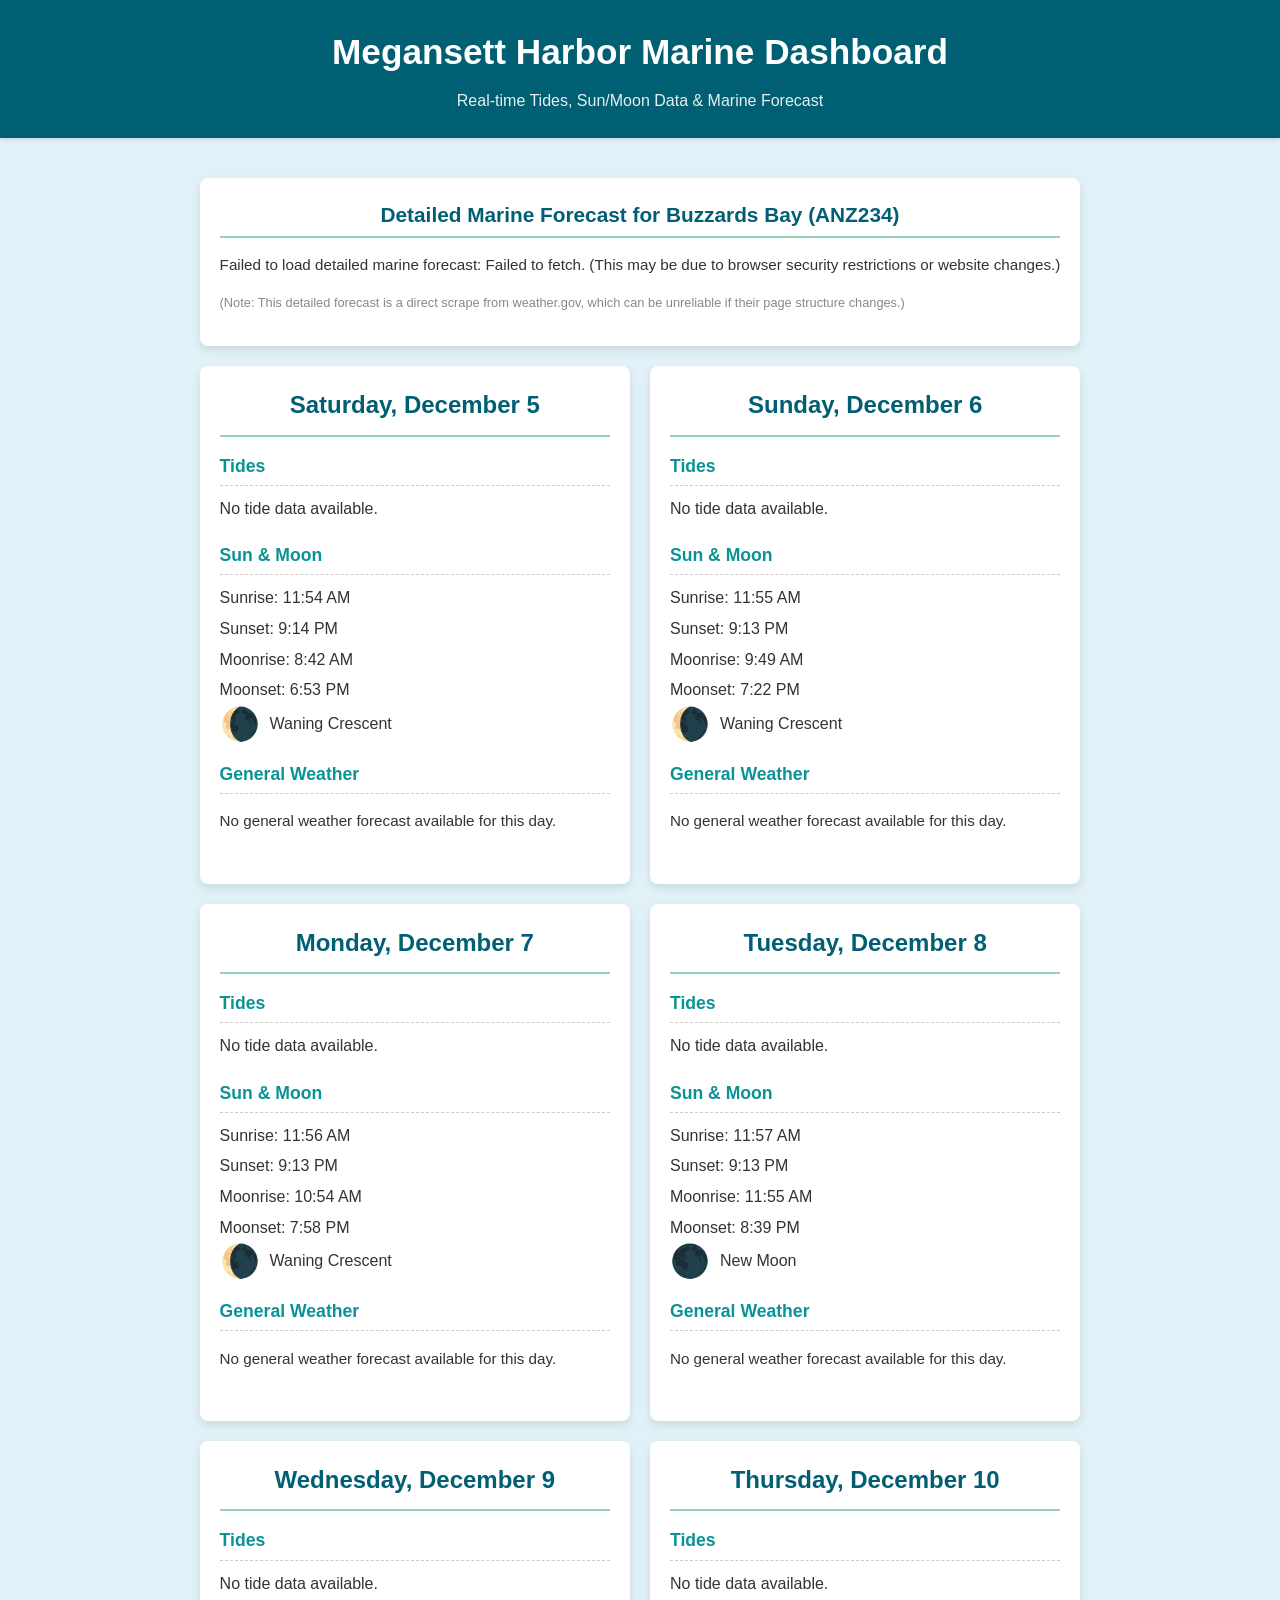
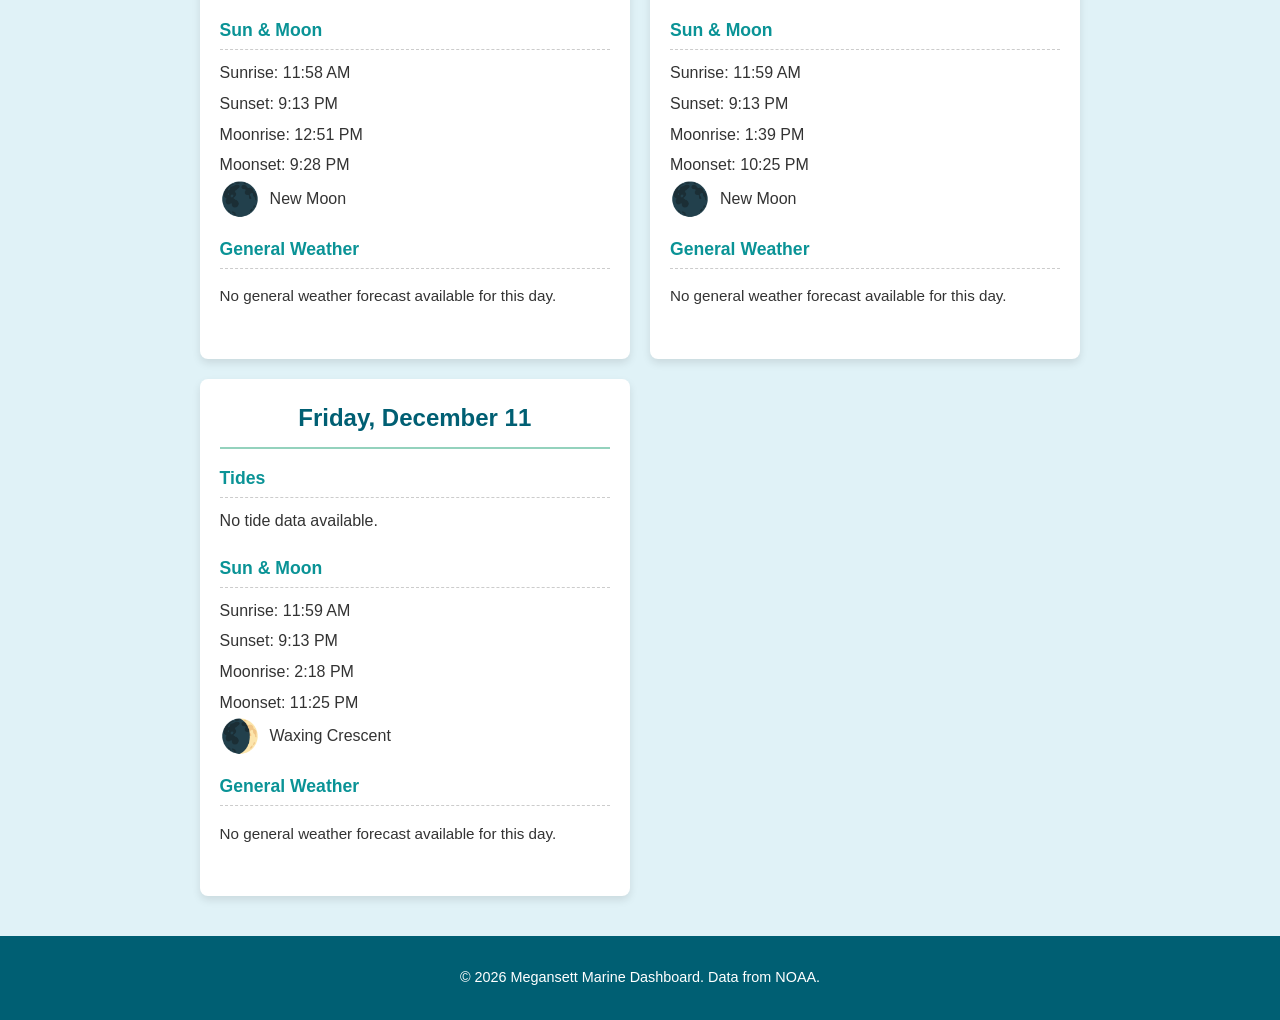
==== index.html @ f0f2bdec "updated" ====
<!DOCTYPE html>
<html lang="en">
<head>
    <meta charset="UTF-8">
    <meta name="viewport" content="width=device-width, initial-scale=1.0">
    <title>Megansett Harbor Marine Dashboard</title>
    <link rel="stylesheet" href="style.css">
    <link rel="icon" href="data:image/svg+xml,<svg xmlns='http://www.w3.org/2000/svg' viewBox='0 0 100 100'><text y='.9em' font-size='90'>⛵</text></svg>" />
</head>
<body>
    <header>
        <h1>Megansett Harbor Marine Dashboard</h1>
        <p>Real-time Tides, Sun/Moon Data & Marine Forecast</p>
    </header>

    <main>
        <p id="loading-message">Loading marine data...</p>
        <div id="error-message" class="error-hidden"></div>

        <div id="marine-forecast-box" class="card-section hidden">
            <h3>Detailed Marine Forecast for Buzzards Bay (ANZ234)</h3>
            <p id="detailed-marine-forecast-text" class="marine-forecast-text"></p>
            <p style="font-size:0.8em; color:#888;">(Note: This detailed forecast is a direct scrape from weather.gov, which can be unreliable if their page structure changes.)</p>
        </div>

        <div id="dashboard-container">
            </div>
    </main>

    <footer>
        <p>&copy; <span id="current-year"></span> Megansett Marine Dashboard. Data from NOAA.</p>
    </footer>

    <script src="suncalc.min.js"></script>
    <script src="script.js"></script>
</body>
</html>
---- style.css ----
:root {
    --primary-color: #005f73; /* Dark Teal */
    --secondary-color: #0a9396; /* Lighter Teal */
    --accent-color: #94d2bd; /* Light Mint Green */
    --background-color: #e0f2f7; /* Very Light Blue */
    --text-color: #333;
    --card-background: #ffffff;
    --border-color: #ccc;
    --error-color: #dc3545;
}

body {
    font-family: 'Segoe UI', Tahoma, Geneva, Verdana, sans-serif;
    margin: 0;
    padding: 0;
    background-color: var(--background-color);
    color: var(--text-color);
    line-height: 1.6;
    display: flex;
    flex-direction: column;
    min-height: 100vh;
}

header {
    background-color: var(--primary-color);
    color: white;
    padding: 1.5rem 1rem;
    text-align: center;
    box-shadow: 0 2px 4px rgba(0, 0, 0, 0.1);
}

header h1 {
    margin: 0;
    font-size: 2.2rem;
}

header p {
    margin: 0.5rem 0 0;
    font-size: 1rem;
    opacity: 0.9;
}

main {
    flex-grow: 1;
    padding: 20px;
    max-width: 1200px;
    margin: 20px auto;
    display: flex;
    flex-direction: column; /* Changed to column to stack elements */
    align-items: center;
}

#loading-message {
    font-size: 1.2rem;
    color: var(--secondary-color);
    text-align: center;
    padding: 20px;
    width: 100%; /* Ensure it spans */
}

#error-message {
    color: var(--error-color);
    background-color: #f8d7da;
    border: 1px solid var(--error-color);
    padding: 15px;
    margin-top: 20px;
    border-radius: 5px;
    text-align: center;
    max-width: 600px;
    width: 100%; /* Make it span */
}

.error-hidden {
    display: none;
}

/* NEW: Style for the full marine forecast box */
#marine-forecast-box {
    background-color: var(--card-background);
    border-radius: 8px;
    box-shadow: 0 4px 8px rgba(0, 0, 0, 0.1);
    padding: 20px;
    margin-bottom: 20px; /* Space between this box and daily cards */
    width: 100%; /* Spans full width of main container */
    box-sizing: border-box; /* Include padding in width */
}

#marine-forecast-box h3 {
    color: var(--primary-color);
    margin-top: 0;
    margin-bottom: 10px;
    font-size: 1.3rem;
    border-bottom: 2px solid var(--accent-color);
    padding-bottom: 5px;
    text-align: center;
}

#marine-forecast-box .marine-forecast-text {
    white-space: pre-wrap; /* Preserves line breaks */
    font-size: 0.95rem;
}

.hidden {
    display: none !important; /* Forces element to be hidden */
}


#dashboard-container {
    display: grid;
    grid-template-columns: repeat(auto-fit, minmax(300px, 1fr));
    gap: 20px;
    width: 100%;
}

.day-card {
    background-color: var(--card-background);
    border-radius: 8px;
    box-shadow: 0 4px 8px rgba(0, 0, 0, 0.1);
    padding: 20px;
    display: flex;
    flex-direction: column;
    justify-content: space-between;
    transition: transform 0.2s ease-in-out;
}

.day-card:hover {
    transform: translateY(-5px);
}

.card-header {
    text-align: center;
    margin-bottom: 15px;
    border-bottom: 2px solid var(--accent-color);
    padding-bottom: 10px;
}

.card-header h2 {
    margin: 0;
    font-size: 1.5rem;
    color: var(--primary-color);
}

.card-section {
    margin-bottom: 15px;
}

.card-section h3 {
    color: var(--secondary-color);
    margin-top: 0;
    margin-bottom: 10px;
    font-size: 1.1rem;
    border-bottom: 1px dashed var(--border-color);
    padding-bottom: 5px;
}

.card-section ul {
    list-style: none;
    padding: 0;
    margin: 0;
}

.card-section ul li {
    margin-bottom: 5px;
}

.tide-info {
    font-weight: bold;
}

.moon-phase {
    display: flex;
    align-items: center;
    gap: 10px;
}

.moon-phase .emoji {
    font-size: 2rem;
    line-height: 1;
}

.marine-forecast-text { /* Re-used for general weather too */
    font-size: 0.95rem;
    white-space: pre-wrap; /* Preserves line breaks from API text */
}

footer {
    background-color: var(--primary-color);
    color: white;
    text-align: center;
    padding: 1rem;
    margin-top: auto; /* Pushes footer to the bottom */
    font-size: 0.9rem;
}

/* Responsive adjustments */
@media (max-width: 768px) {
    header h1 {
        font-size: 1.8rem;
    }

    .day-card {
        padding: 15px;
    }

    #dashboard-container {
        grid-template-columns: 1fr; /* Stack cards on small screens */
    }
    #marine-forecast-box {
        margin-left: 0;
        margin-right: 0;
    }
}
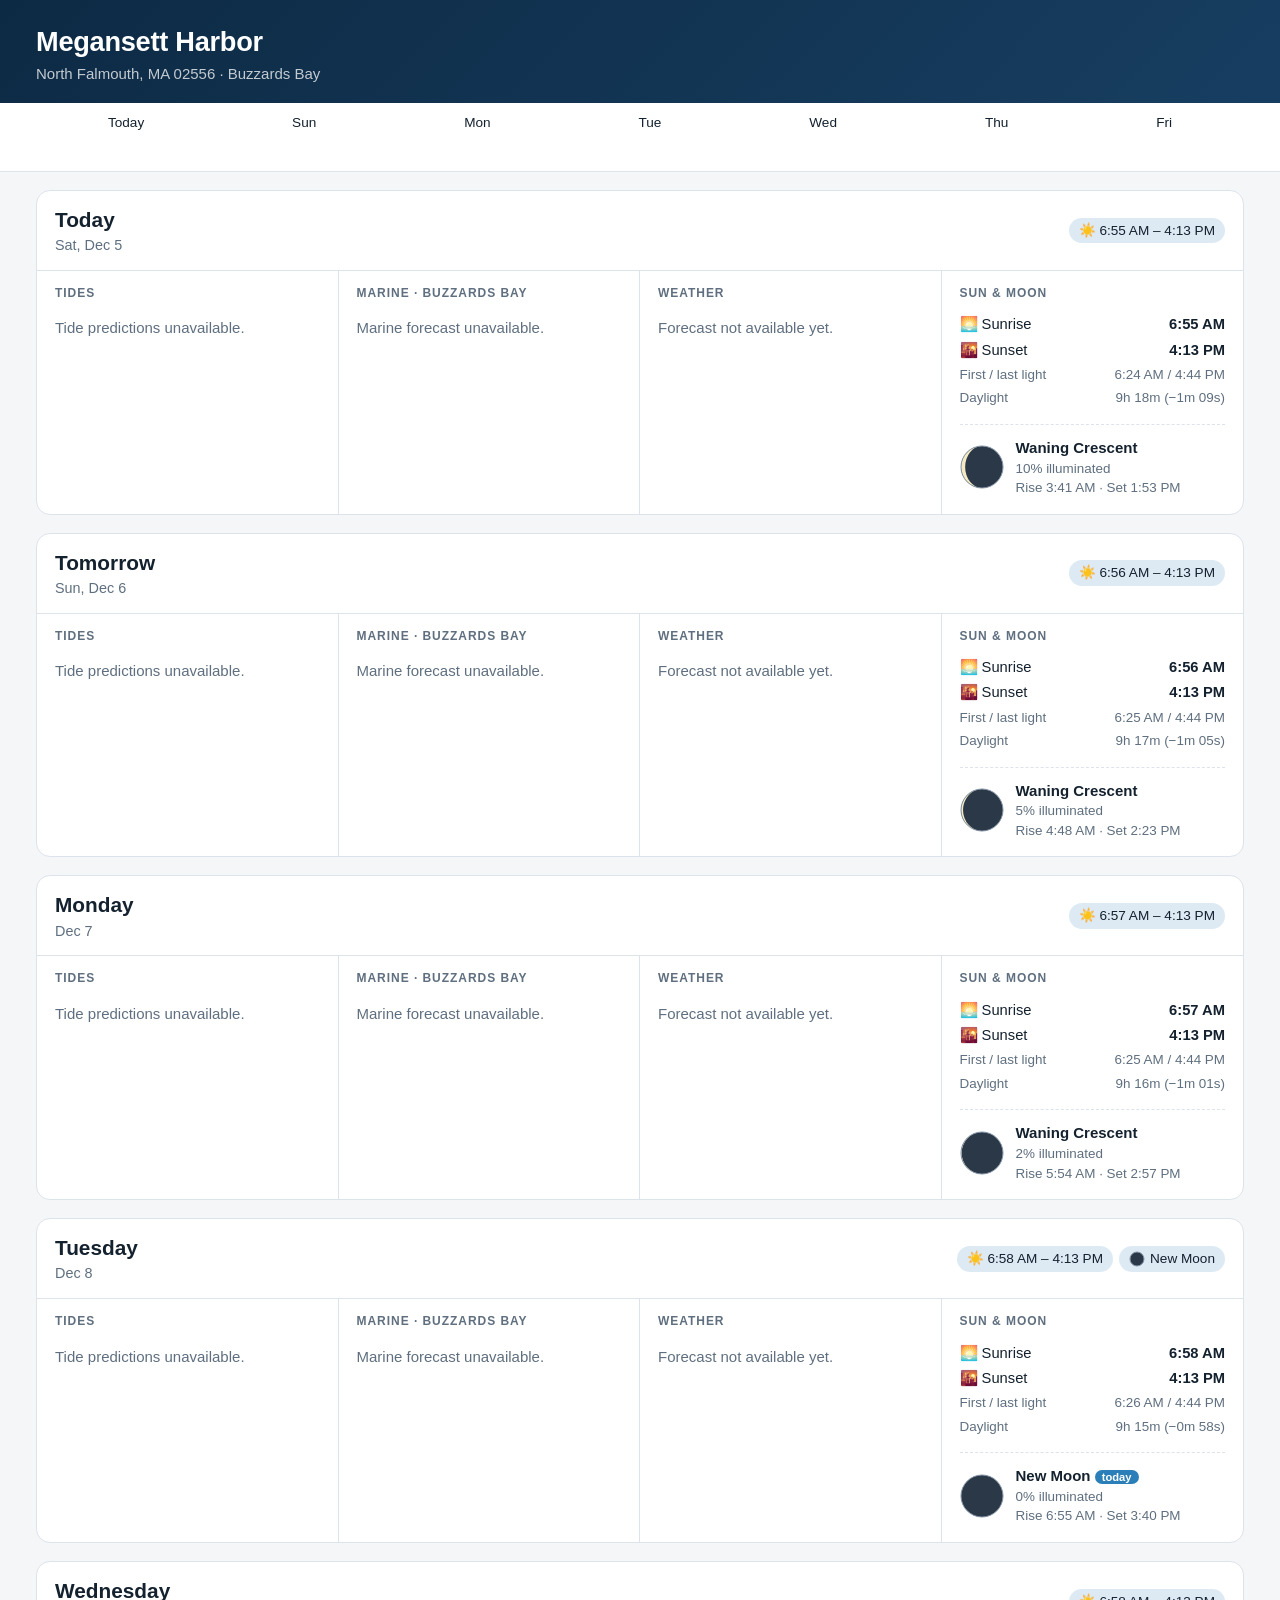
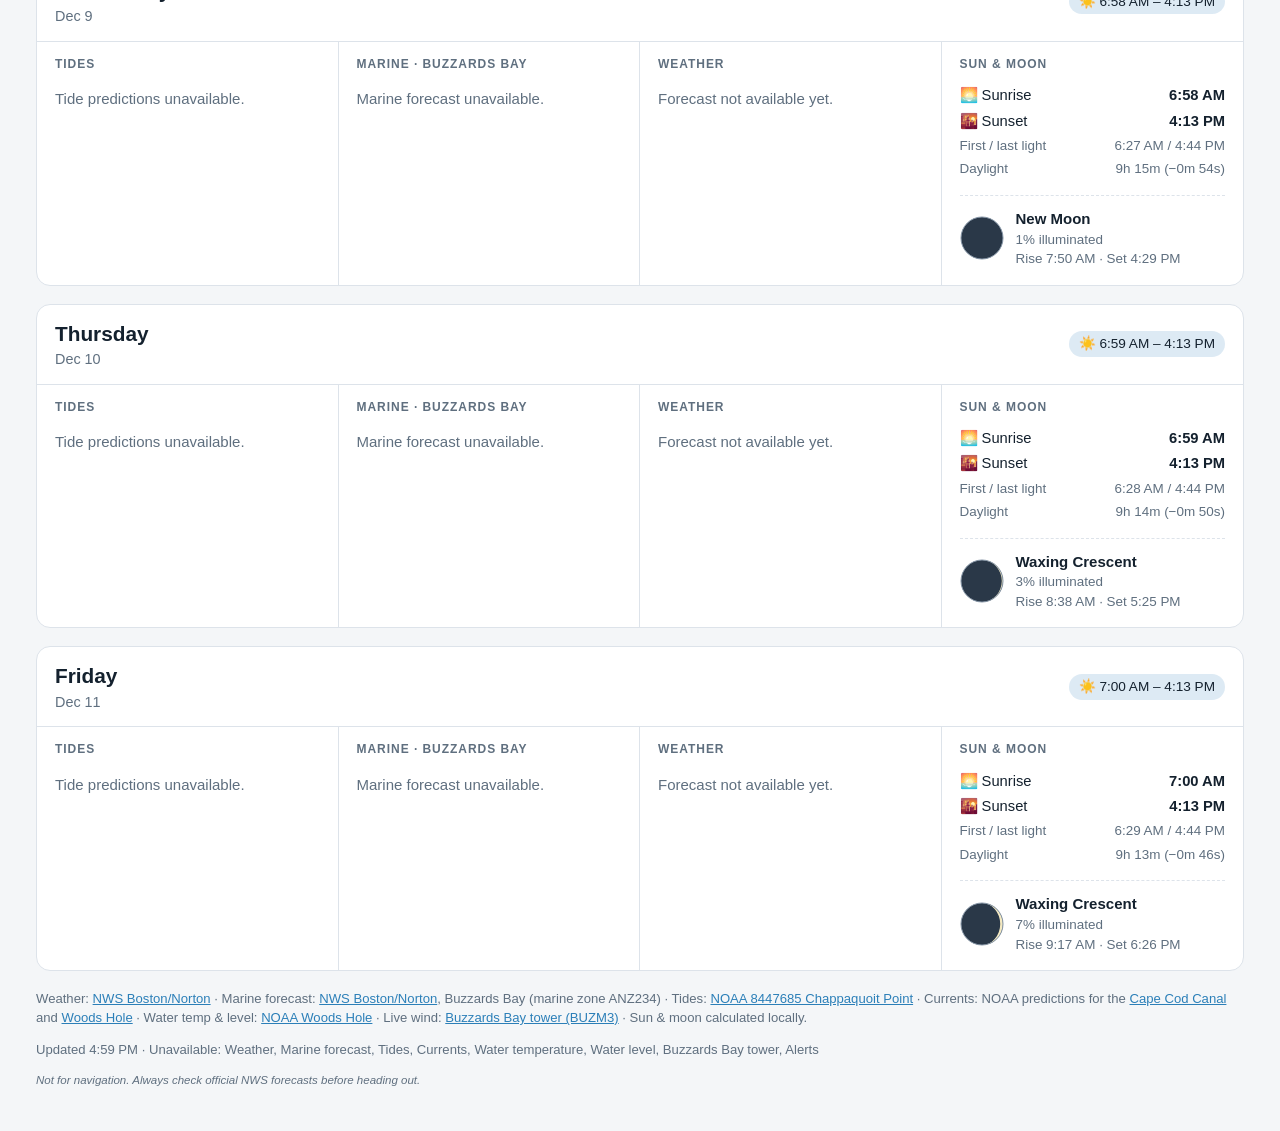
==== commit 912a0158: "updating site 9-2026 updating site" ====
--- a/index.html
+++ b/index.html
@@ -1,37 +1,63 @@
-<!DOCTYPE html>
+<!doctype html>
 <html lang="en">
 <head>
-    <meta charset="UTF-8">
-    <meta name="viewport" content="width=device-width, initial-scale=1.0">
-    <title>Megansett Harbor Marine Dashboard</title>
-    <link rel="stylesheet" href="style.css">
-    <link rel="icon" href="data:image/svg+xml,<svg xmlns='http://www.w3.org/2000/svg' viewBox='0 0 100 100'><text y='.9em' font-size='90'>⛵</text></svg>" />
+  <meta charset="utf-8">
+  <meta name="viewport" content="width=device-width, initial-scale=1">
+  <title>Cape Visual · Megansett Harbor</title>
+  <meta name="description" content="7-day tides, weather, marine forecast, sun and moon for Megansett Harbor, North Falmouth, MA.">
+  <link rel="icon" href="icons/icon.svg" type="image/svg+xml">
+  <link rel="apple-touch-icon" href="icons/apple-touch-icon.png">
+  <link rel="manifest" href="manifest.webmanifest">
+  <meta name="theme-color" content="#0d2a44">
+  <meta name="mobile-web-app-capable" content="yes">
+  <meta name="apple-mobile-web-app-capable" content="yes">
+  <meta name="apple-mobile-web-app-status-bar-style" content="black-translucent">
+  <meta name="apple-mobile-web-app-title" content="Megansett">
+  <link rel="stylesheet" href="styles.css">
 </head>
 <body>
-    <header>
-        <h1>Megansett Harbor Marine Dashboard</h1>
-        <p>Real-time Tides, Sun/Moon Data & Marine Forecast</p>
-    </header>
+  <header class="site-header">
+    <div class="wrap">
+      <div class="brand">
+        <h1>Megansett Harbor</h1>
+        <p class="sub">North Falmouth, MA 02556 · Buzzards Bay</p>
+      </div>
+      <div class="now" id="now" aria-live="polite"></div>
+    </div>
+  </header>
 
-    <main>
-        <p id="loading-message">Loading marine data...</p>
-        <div id="error-message" class="error-hidden"></div>
+  <nav class="day-nav" id="day-nav" aria-label="Jump to day"></nav>
 
-        <div id="marine-forecast-box" class="card-section hidden">
-            <h3>Detailed Marine Forecast for Buzzards Bay (ANZ234)</h3>
-            <p id="detailed-marine-forecast-text" class="marine-forecast-text"></p>
-            <p style="font-size:0.8em; color:#888;">(Note: This detailed forecast is a direct scrape from weather.gov, which can be unreliable if their page structure changes.)</p>
-        </div>
+  <main class="wrap">
+    <div id="alerts"></div>
+    <details class="synopsis" id="synopsis" hidden>
+      <summary>Marine synopsis · Southern New England waters</summary>
+      <p></p>
+    </details>
+    <div id="days" class="days">
+      <p class="loading">Loading forecast…</p>
+    </div>
+  </main>
 
-        <div id="dashboard-container">
-            </div>
-    </main>
+  <footer class="wrap site-footer">
+    <p>
+      Weather: <a href="https://www.weather.gov/box/">NWS Boston/Norton</a> ·
+      Marine forecast: <a href="https://www.weather.gov/box/">NWS Boston/Norton</a>, Buzzards Bay (marine zone ANZ234) ·
+      Tides: <a href="https://tidesandcurrents.noaa.gov/stationhome.html?id=8447685">NOAA 8447685 Chappaquoit Point</a> ·
+      Currents: NOAA predictions for the <a href="https://tidesandcurrents.noaa.gov/noaacurrents/predictions?id=COD0904_15">Cape Cod Canal</a> and <a href="https://tidesandcurrents.noaa.gov/noaacurrents/predictions?id=COD0911_1">Woods Hole</a> ·
+      Water temp &amp; level: <a href="https://tidesandcurrents.noaa.gov/stationhome.html?id=8447930">NOAA Woods Hole</a> ·
+      Live wind: <a href="https://www.ndbc.noaa.gov/station_page.php?station=buzm3">Buzzards Bay tower (BUZM3)</a> ·
+      Sun &amp; moon calculated locally.
+    </p>
+    <p id="updated"></p>
+    <p class="fine">Not for navigation. Always check official NWS forecasts before heading out.</p>
+  </footer>
 
-    <footer>
-        <p>&copy; <span id="current-year"></span> Megansett Marine Dashboard. Data from NOAA.</p>
-    </footer>
-
-    <script src="suncalc.min.js"></script>
-    <script src="script.js"></script>
+  <script src="vendor/suncalc.js"></script>
+  <script src="icons.js"></script>
+  <script src="app.js"></script>
+  <script>
+    if ('serviceWorker' in navigator) navigator.serviceWorker.register('sw.js');
+  </script>
 </body>
-</html>+</html>
--- a/styles.css
+++ b/styles.css
@@ -0,0 +1,264 @@
+:root {
+  --bg: #f4f6f8;
+  --card: #ffffff;
+  --ink: #14212e;
+  --muted: #5f6f7f;
+  --line: #dde3ea;
+  --navy: #0d2a44;
+  --navy-2: #173e61;
+  --sea: #2b7fb8;
+  --sea-soft: rgba(43, 127, 184, 0.16);
+  --night: rgba(13, 42, 68, 0.07);
+  --hi: #1d6fa5;
+  --lo: #b5651d;
+  --alert: #fff3d6;
+  --alert-ink: #7a4b00;
+  --moon-lit: #f4e9c1;
+  --moon-dark: #2a3848;
+  --moon-rim: #8494a5;
+  --radius: 14px;
+  --icon-sun: #f5b83d;
+  --icon-moon: #e6d9a8;
+  --icon-cloud: #b4c2d0;
+  --icon-cloud-dark: #8193a6;
+  --icon-rain: #3f93dc;
+  --icon-snow: #9cc9ee;
+  --wind: #2f8f6f;
+  --gust: rgba(47, 143, 111, 0.18);
+}
+
+@media (prefers-color-scheme: dark) {
+  :root {
+    --bg: #0b1520;
+    --card: #122030;
+    --ink: #e6edf3;
+    --muted: #93a4b5;
+    --line: #22354a;
+    --sea: #5cb0e6;
+    --sea-soft: rgba(92, 176, 230, 0.18);
+    --night: rgba(0, 0, 0, 0.25);
+    --hi: #6cc0f5;
+    --lo: #f0a45c;
+    --alert: #3a2c0c;
+    --alert-ink: #ffd88a;
+    --moon-dark: #0b1520;
+    --icon-cloud: #cdd7e1;
+    --icon-cloud-dark: #8797a8;
+    --wind: #5fd0a8;
+    --gust: rgba(95, 208, 168, 0.18);
+  }
+}
+
+* { box-sizing: border-box; }
+
+body {
+  margin: 0;
+  font: 15px/1.45 -apple-system, BlinkMacSystemFont, "Segoe UI", Roboto, Helvetica, Arial, sans-serif;
+  background: var(--bg);
+  color: var(--ink);
+}
+
+a { color: var(--sea); }
+
+.wrap { max-width: 1240px; margin: 0 auto; padding: 0 16px; }
+
+/* header */
+.site-header {
+  background: linear-gradient(135deg, var(--navy), var(--navy-2));
+  color: #fff;
+  padding: 22px 0 18px;
+}
+.site-header .wrap { display: flex; flex-wrap: wrap; align-items: center; justify-content: space-between; gap: 16px; }
+.brand h1 { margin: 0; font-size: 1.7rem; letter-spacing: -0.01em; }
+.brand .sub { margin: 2px 0 0; opacity: 0.75; }
+.now { display: flex; flex-wrap: wrap; gap: 10px; }
+.now-item {
+  display: flex; flex-direction: column;
+  background: rgba(255, 255, 255, 0.1);
+  border-radius: 10px; padding: 8px 14px; min-width: 150px;
+}
+.now-big { font-size: 1.25rem; font-weight: 600; }
+.now-sub { font-size: 0.82rem; opacity: 0.8; }
+.now-src { font-size: 0.68rem; opacity: 0.6; margin-top: 1px; }
+
+/* day nav */
+.day-nav {
+  position: sticky; top: 0; z-index: 5;
+  background: var(--card);
+  border-bottom: 1px solid var(--line);
+}
+.day-nav .wrap { display: flex; gap: 4px; overflow-x: auto; padding-top: 6px; padding-bottom: 6px; }
+.day-nav a {
+  flex: 1 0 auto; min-width: 72px;
+  display: flex; flex-direction: column; align-items: center;
+  padding: 4px 8px; border-radius: 8px;
+  text-decoration: none; color: var(--ink); font-size: 0.85rem;
+}
+.day-nav a:hover { background: var(--sea-soft); }
+.nav-icon { height: 28px; display: flex; align-items: center; }
+.wx-icon { flex: none; vertical-align: middle; }
+.now-big .wx-icon, .now-big .arrow { vertical-align: -4px; }
+.now-big small { font-size: 0.8rem; font-weight: 500; opacity: 0.85; }
+.now-sub b { font-weight: 700; }
+.chip .wx-icon { margin: -2px 0; }
+.nav-temp { font-weight: 600; }
+.nav-temp small { font-weight: 400; color: var(--muted); margin-left: 4px; }
+
+/* alerts */
+#alerts { margin-top: 16px; }
+.alert {
+  background: var(--alert); color: var(--alert-ink);
+  border-radius: 10px; padding: 10px 14px; margin-bottom: 8px; font-weight: 600;
+}
+.alert summary { cursor: pointer; }
+.alert-until { font-weight: 400; opacity: 0.85; }
+.alert p { font-weight: 400; margin: 8px 0 0; }
+.alert.sev-severe, .alert.sev-extreme { background: #ffe1dc; color: #8a1c0c; }
+.alert.stale { background: var(--card); color: var(--muted); border: 1px dashed var(--line); font-weight: 400; }
+@media (prefers-color-scheme: dark) {
+  .alert.sev-severe, .alert.sev-extreme { background: #4a1810; color: #ffc2b5; }
+}
+.synopsis {
+  background: var(--card); border: 1px solid var(--line);
+  border-radius: 10px; padding: 10px 14px; margin: 12px 0 0;
+}
+.synopsis summary { cursor: pointer; font-weight: 600; }
+.synopsis p { margin: 8px 0 0; color: var(--muted); }
+
+/* day cards */
+.days { display: flex; flex-direction: column; gap: 18px; margin: 18px 0; }
+.loading { color: var(--muted); text-align: center; padding: 40px; }
+.day {
+  background: var(--card);
+  border: 1px solid var(--line);
+  border-radius: var(--radius);
+  scroll-margin-top: 80px;
+  overflow: hidden;
+}
+.day-head {
+  display: flex; flex-wrap: wrap; align-items: center; justify-content: space-between; gap: 10px;
+  padding: 14px 18px; border-bottom: 1px solid var(--line);
+}
+.day-head h2 { margin: 0; font-size: 1.3rem; }
+.day-date { color: var(--muted); font-size: 0.9rem; }
+.day-chips { display: flex; flex-wrap: wrap; gap: 6px; }
+.chip {
+  display: inline-flex; align-items: center; gap: 5px;
+  background: var(--sea-soft); border-radius: 999px;
+  padding: 3px 10px; font-size: 0.85rem;
+}
+.moon-chip svg { width: 16px; height: 16px; }
+
+.panels { display: grid; grid-template-columns: repeat(4, minmax(0, 1fr)); }
+.panel { padding: 14px 18px 16px; border-right: 1px solid var(--line); }
+.panel:last-child { border-right: 0; }
+.panel h3 {
+  margin: 0 0 10px; font-size: 0.75rem; text-transform: uppercase;
+  letter-spacing: 0.08em; color: var(--muted);
+}
+.muted { color: var(--muted); }
+
+@media (max-width: 1050px) {
+  .panels { grid-template-columns: repeat(2, minmax(0, 1fr)); }
+  .panel:nth-child(2) { border-right: 0; }
+  .panel:nth-child(-n + 2) { border-bottom: 1px solid var(--line); }
+}
+@media (max-width: 640px) {
+  .panels { grid-template-columns: 1fr; }
+  .panel { border-right: 0; border-bottom: 1px solid var(--line); }
+  .panel:last-child { border-bottom: 0; }
+  .brand h1 { font-size: 1.4rem; }
+  .now-item { min-width: 0; flex: 1 1 40%; padding: 7px 10px; }
+  .now-big { font-size: 1.05rem; }
+}
+
+/* tides */
+.tide-chart { width: 100%; height: 110px; display: block; }
+.tide-chart .night { fill: var(--night); }
+.tide-area { fill: var(--sea-soft); }
+.tide-line { fill: none; stroke: var(--sea); stroke-width: 2; vector-effect: non-scaling-stroke; }
+.tide-dot.hi { fill: var(--hi); }
+.tide-dot.lo { fill: var(--lo); }
+.tide-label { font-size: 10px; fill: var(--ink); text-anchor: middle; font-weight: 600; }
+.tick { stroke: var(--line); }
+.now-line { stroke: #d33; stroke-width: 1.5; stroke-dasharray: 3 2; vector-effect: non-scaling-stroke; }
+.tide-list { list-style: none; margin: 10px 0 0; padding: 0; }
+.tide-list li {
+  display: grid; grid-template-columns: 3.2em 1fr auto 5.6em; gap: 6px; align-items: center;
+  padding: 3px 0; border-bottom: 1px dashed var(--line);
+}
+.tide-list li:last-child { border-bottom: 0; }
+.tide-list .tide-type { font-weight: 700; }
+.tide-list .hi .tide-type { color: var(--hi); }
+.tide-list .lo .tide-type { color: var(--lo); }
+.tide-list .tide-ht { color: var(--muted); font-variant-numeric: tabular-nums; }
+.tide-list .tide-time { font-variant-numeric: tabular-nums; }
+.tide-list .past { opacity: 0.45; }
+.tide-size { font-size: 0.72rem; color: var(--muted); display: flex; flex-direction: column; gap: 2px; }
+.size-bar { display: block; height: 4px; border-radius: 2px; background: var(--line); overflow: hidden; }
+.size-bar i { display: block; height: 100%; }
+.hi .size-bar i { background: var(--hi); }
+.lo .size-bar i { background: var(--lo); }
+.tide-day { font-size: 0.88rem; margin-bottom: 8px; padding-left: 8px; border-left: 3px solid var(--line); }
+.tide-day .muted { font-size: 0.8rem; }
+.tide-day.spring { border-left-color: var(--sea); }
+.tide-day.neap { border-left-color: var(--muted); }
+.tide-context { font-size: 0.78rem; color: var(--muted); margin: 10px 0 0; }
+.tide-context .fine { display: block; margin-top: 3px; font-style: italic; }
+
+/* marine */
+.marine-period + .marine-period { margin-top: 10px; }
+.marine-label { font-weight: 700; font-size: 0.85rem; }
+.marine-period p { margin: 2px 0 0; font-size: 0.9rem; }
+.marine-period strong { color: var(--sea); font-weight: 600; }
+
+/* weather */
+.wx-period + .wx-period { margin-top: 12px; padding-top: 12px; border-top: 1px dashed var(--line); }
+.wx-head { display: flex; gap: 10px; align-items: center; }
+.wx-name { font-weight: 700; }
+.wx-temp { font-size: 1.1rem; margin-left: 4px; }
+.wx-temp.hi { color: var(--lo); }
+.wx-temp.lo { color: var(--hi); }
+.wx-short { color: var(--muted); font-size: 0.88rem; }
+.wx-meta { font-size: 0.85rem; margin-top: 4px; }
+.wx-detail { font-size: 0.85rem; color: var(--muted); margin: 4px 0 0; }
+
+/* sun & moon */
+.sm-row { display: flex; justify-content: space-between; gap: 8px; padding: 2px 0; font-size: 0.92rem; }
+.sm-row.muted { font-size: 0.84rem; }
+.moon-block { display: flex; gap: 12px; align-items: center; margin-top: 14px; padding-top: 12px; border-top: 1px dashed var(--line); }
+.moon-block .muted { font-size: 0.84rem; }
+.moon-name { font-weight: 700; }
+.badge {
+  background: var(--sea); color: #fff; border-radius: 999px;
+  font-size: 0.7rem; padding: 1px 7px; vertical-align: middle; font-weight: 600;
+}
+
+/* footer */
+.site-footer { color: var(--muted); font-size: 0.82rem; padding-bottom: 30px; }
+.site-footer .fine { font-style: italic; }
+
+/* shared sub-headings inside panels */
+.sub-h { font-size: 0.72rem; text-transform: uppercase; letter-spacing: 0.06em; color: var(--muted); font-weight: 600; margin-bottom: 4px; }
+.fine { font-size: 0.72rem; color: var(--muted); font-style: italic; }
+
+/* wind chart */
+.wind { margin-bottom: 12px; padding-bottom: 12px; border-bottom: 1px dashed var(--line); }
+.wind-chart { width: 100%; height: 92px; display: block; }
+.wind-chart .grid { stroke: var(--line); stroke-dasharray: 2 3; vector-effect: non-scaling-stroke; }
+.wind-chart .grid-label { font-size: 8px; fill: var(--muted); }
+.gust-area { fill: var(--gust); }
+.wind-line { fill: none; stroke: var(--wind); stroke-width: 2; vector-effect: non-scaling-stroke; }
+.wind-arrow { fill: var(--muted); }
+.wind-sum { font-size: 0.84rem; margin-top: 4px; }
+
+/* currents */
+.currents { margin-top: 14px; padding-top: 12px; border-top: 1px dashed var(--line); }
+.cur-station + .cur-station { margin-top: 8px; }
+.cur-name { font-weight: 600; font-size: 0.84rem; }
+.cur-list { list-style: none; margin: 3px 0 0; padding: 0; display: flex; flex-wrap: wrap; gap: 4px; }
+.cur-list li { font-size: 0.78rem; background: var(--sea-soft); border-radius: 6px; padding: 1px 6px; font-variant-numeric: tabular-nums; }
+.cur-list li.slack { background: transparent; border: 1px solid var(--line); color: var(--muted); }
+.cur-list li.past { opacity: 0.45; }
+.cur-t { font-weight: 600; margin-right: 4px; }
+.currents .fine { margin: 6px 0 0; }
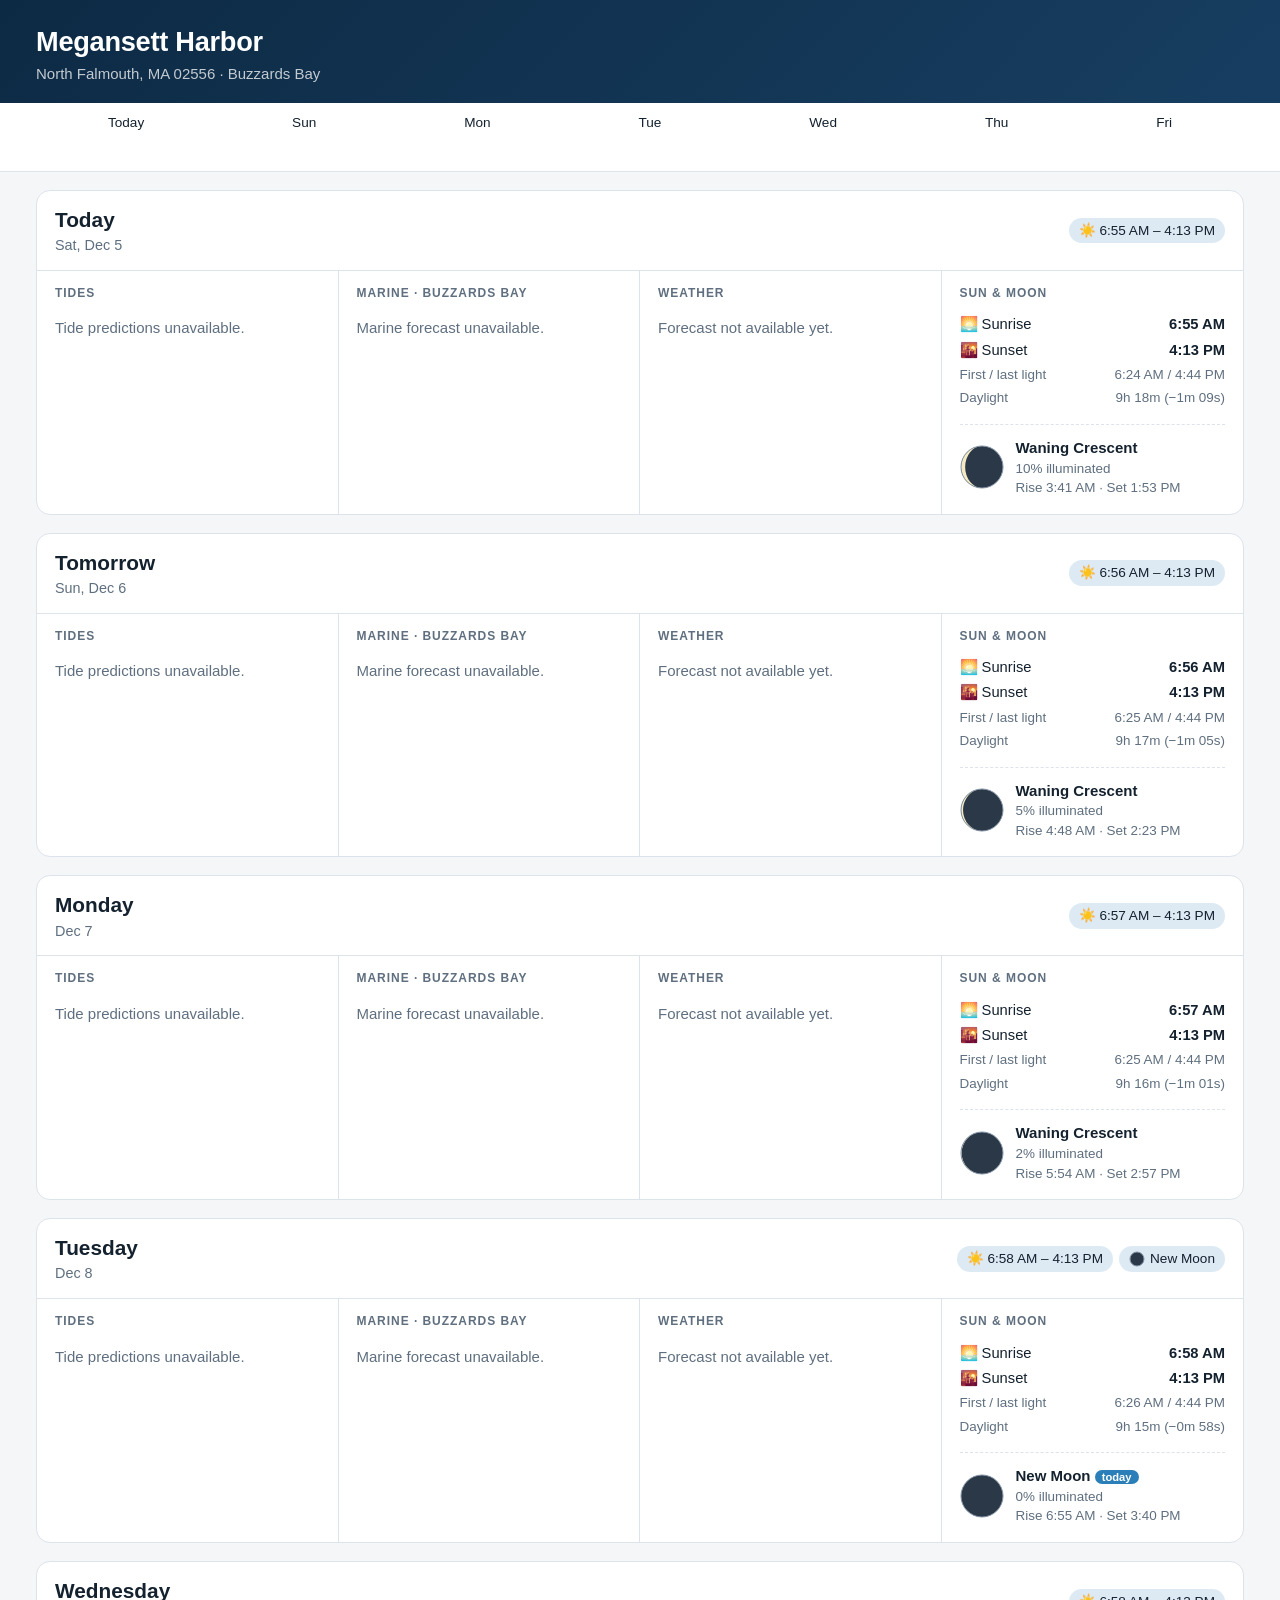
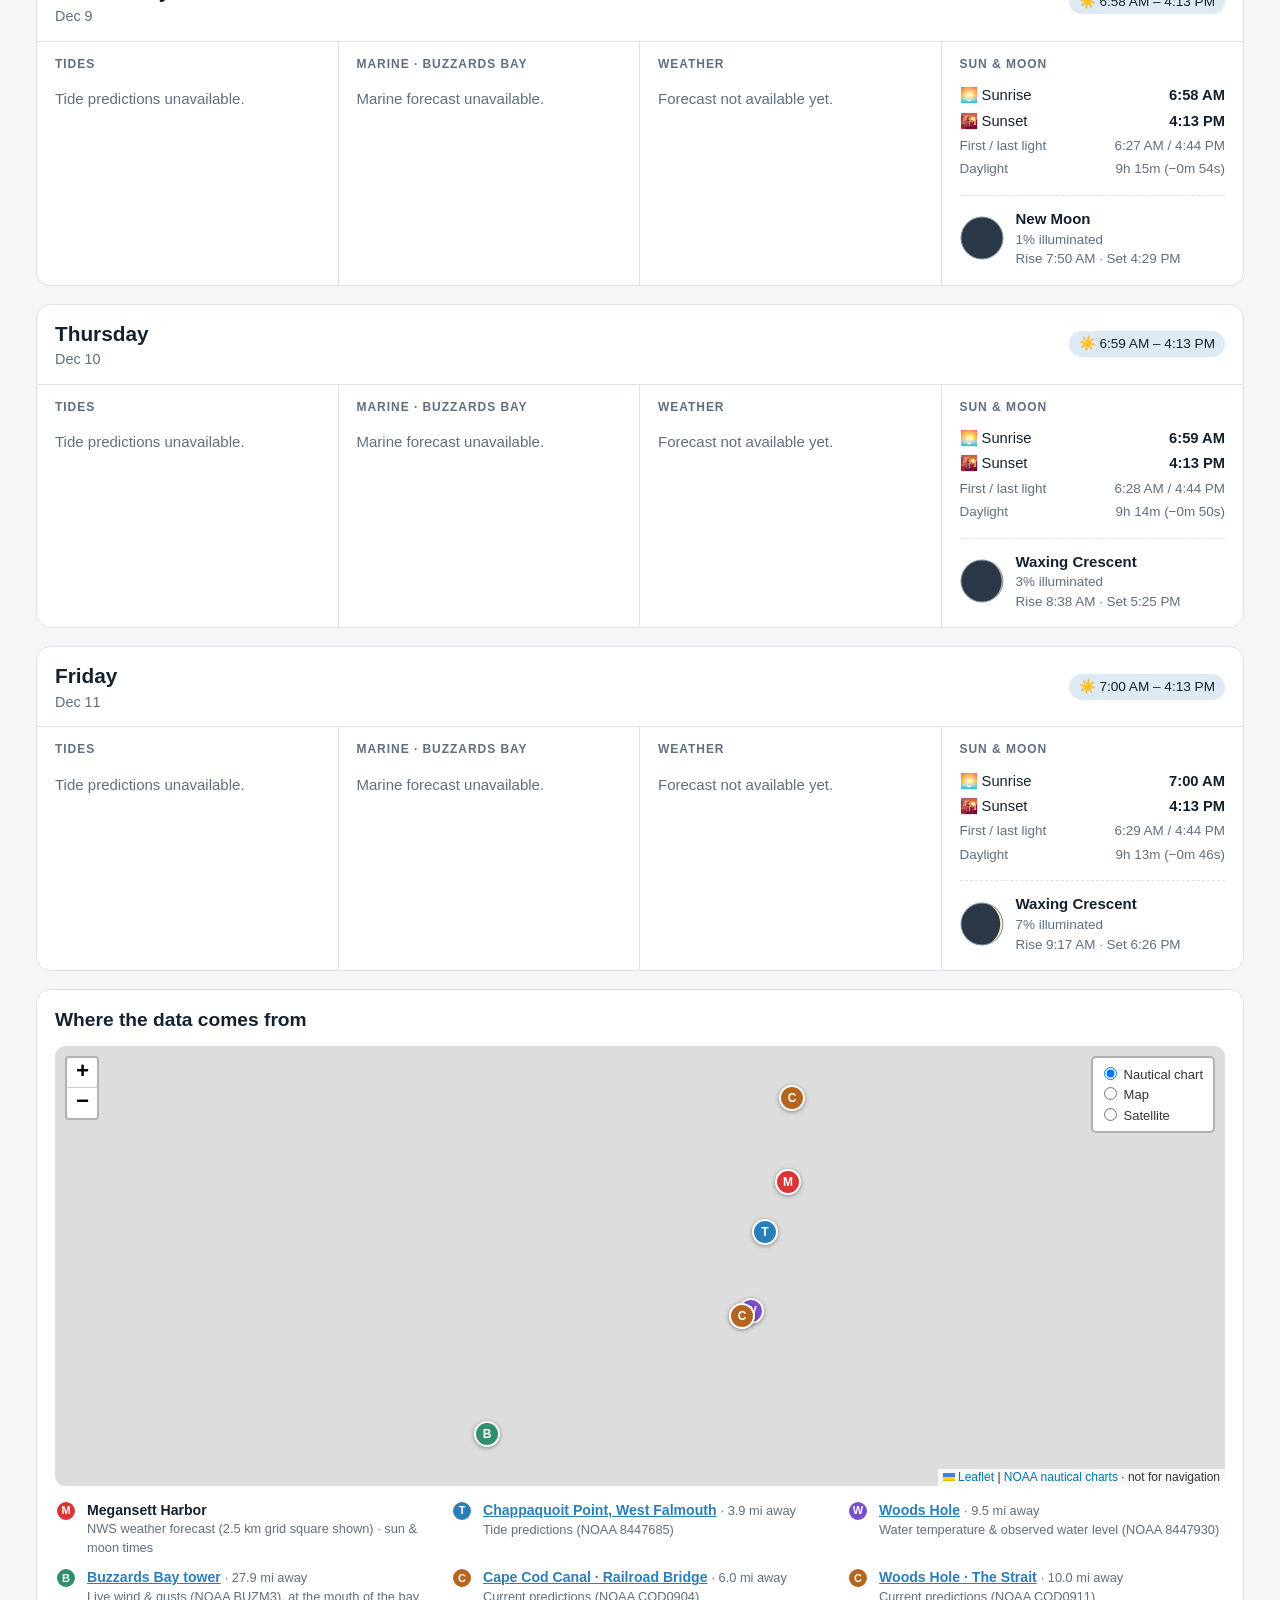
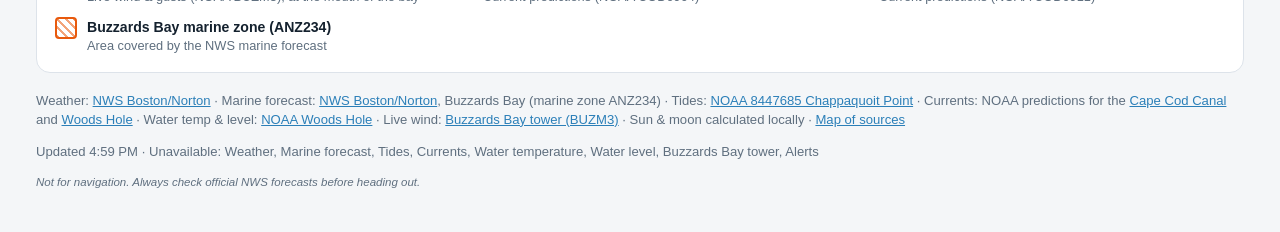
==== commit f3cea6cb: "updated details" ====
--- a/index.html
+++ b/index.html
@@ -13,6 +13,7 @@
   <meta name="apple-mobile-web-app-capable" content="yes">
   <meta name="apple-mobile-web-app-status-bar-style" content="black-translucent">
   <meta name="apple-mobile-web-app-title" content="Megansett">
+  <link rel="stylesheet" href="vendor/leaflet/leaflet.css">
   <link rel="stylesheet" href="styles.css">
 </head>
 <body>
@@ -37,6 +38,12 @@
     <div id="days" class="days">
       <p class="loading">Loading forecast…</p>
     </div>
+
+    <section class="sources" id="map">
+      <h2>Where the data comes from</h2>
+      <div id="source-map" class="source-map" role="region" aria-label="Map of data sources"></div>
+      <ul id="source-list" class="source-list"></ul>
+    </section>
   </main>
 
   <footer class="wrap site-footer">
@@ -47,15 +54,26 @@
       Currents: NOAA predictions for the <a href="https://tidesandcurrents.noaa.gov/noaacurrents/predictions?id=COD0904_15">Cape Cod Canal</a> and <a href="https://tidesandcurrents.noaa.gov/noaacurrents/predictions?id=COD0911_1">Woods Hole</a> ·
       Water temp &amp; level: <a href="https://tidesandcurrents.noaa.gov/stationhome.html?id=8447930">NOAA Woods Hole</a> ·
       Live wind: <a href="https://www.ndbc.noaa.gov/station_page.php?station=buzm3">Buzzards Bay tower (BUZM3)</a> ·
-      Sun &amp; moon calculated locally.
+      Sun &amp; moon calculated locally ·
+      <a href="#map">Map of sources</a>
     </p>
+    <section id="currents-explained" class="currents-explained" hidden>
+      <h3>Reading the currents</h3>
+      <table>
+        <thead><tr><th></th><th>Flood (incoming tide)</th><th>Ebb (outgoing tide)</th></tr></thead>
+        <tbody></tbody>
+      </table>
+      <p>Current is the water flowing sideways; tide is it rising and falling. Slack water rarely lines up with high or low tide, especially in the canal, which runs on the difference between Cape Cod Bay and Buzzards Bay.</p>
+    </section>
     <p id="updated"></p>
     <p class="fine">Not for navigation. Always check official NWS forecasts before heading out.</p>
   </footer>
 
   <script src="vendor/suncalc.js"></script>
   <script src="icons.js"></script>
+  <script src="vendor/leaflet/leaflet.js"></script>
   <script src="app.js"></script>
+  <script src="map.js"></script>
   <script>
     if ('serviceWorker' in navigator) navigator.serviceWorker.register('sw.js');
   </script>
--- a/vendor/leaflet/leaflet.css
+++ b/vendor/leaflet/leaflet.css
@@ -0,0 +1,661 @@
+/* required styles */
+
+.leaflet-pane,
+.leaflet-tile,
+.leaflet-marker-icon,
+.leaflet-marker-shadow,
+.leaflet-tile-container,
+.leaflet-pane > svg,
+.leaflet-pane > canvas,
+.leaflet-zoom-box,
+.leaflet-image-layer,
+.leaflet-layer {
+	position: absolute;
+	left: 0;
+	top: 0;
+	}
+.leaflet-container {
+	overflow: hidden;
+	}
+.leaflet-tile,
+.leaflet-marker-icon,
+.leaflet-marker-shadow {
+	-webkit-user-select: none;
+	   -moz-user-select: none;
+	        user-select: none;
+	  -webkit-user-drag: none;
+	}
+/* Prevents IE11 from highlighting tiles in blue */
+.leaflet-tile::selection {
+	background: transparent;
+}
+/* Safari renders non-retina tile on retina better with this, but Chrome is worse */
+.leaflet-safari .leaflet-tile {
+	image-rendering: -webkit-optimize-contrast;
+	}
+/* hack that prevents hw layers "stretching" when loading new tiles */
+.leaflet-safari .leaflet-tile-container {
+	width: 1600px;
+	height: 1600px;
+	-webkit-transform-origin: 0 0;
+	}
+.leaflet-marker-icon,
+.leaflet-marker-shadow {
+	display: block;
+	}
+/* .leaflet-container svg: reset svg max-width decleration shipped in Joomla! (joomla.org) 3.x */
+/* .leaflet-container img: map is broken in FF if you have max-width: 100% on tiles */
+.leaflet-container .leaflet-overlay-pane svg {
+	max-width: none !important;
+	max-height: none !important;
+	}
+.leaflet-container .leaflet-marker-pane img,
+.leaflet-container .leaflet-shadow-pane img,
+.leaflet-container .leaflet-tile-pane img,
+.leaflet-container img.leaflet-image-layer,
+.leaflet-container .leaflet-tile {
+	max-width: none !important;
+	max-height: none !important;
+	width: auto;
+	padding: 0;
+	}
+
+.leaflet-container img.leaflet-tile {
+	/* See: https://bugs.chromium.org/p/chromium/issues/detail?id=600120 */
+	mix-blend-mode: plus-lighter;
+}
+
+.leaflet-container.leaflet-touch-zoom {
+	-ms-touch-action: pan-x pan-y;
+	touch-action: pan-x pan-y;
+	}
+.leaflet-container.leaflet-touch-drag {
+	-ms-touch-action: pinch-zoom;
+	/* Fallback for FF which doesn't support pinch-zoom */
+	touch-action: none;
+	touch-action: pinch-zoom;
+}
+.leaflet-container.leaflet-touch-drag.leaflet-touch-zoom {
+	-ms-touch-action: none;
+	touch-action: none;
+}
+.leaflet-container {
+	-webkit-tap-highlight-color: transparent;
+}
+.leaflet-container a {
+	-webkit-tap-highlight-color: rgba(51, 181, 229, 0.4);
+}
+.leaflet-tile {
+	filter: inherit;
+	visibility: hidden;
+	}
+.leaflet-tile-loaded {
+	visibility: inherit;
+	}
+.leaflet-zoom-box {
+	width: 0;
+	height: 0;
+	-moz-box-sizing: border-box;
+	     box-sizing: border-box;
+	z-index: 800;
+	}
+/* workaround for https://bugzilla.mozilla.org/show_bug.cgi?id=888319 */
+.leaflet-overlay-pane svg {
+	-moz-user-select: none;
+	}
+
+.leaflet-pane         { z-index: 400; }
+
+.leaflet-tile-pane    { z-index: 200; }
+.leaflet-overlay-pane { z-index: 400; }
+.leaflet-shadow-pane  { z-index: 500; }
+.leaflet-marker-pane  { z-index: 600; }
+.leaflet-tooltip-pane   { z-index: 650; }
+.leaflet-popup-pane   { z-index: 700; }
+
+.leaflet-map-pane canvas { z-index: 100; }
+.leaflet-map-pane svg    { z-index: 200; }
+
+.leaflet-vml-shape {
+	width: 1px;
+	height: 1px;
+	}
+.lvml {
+	behavior: url(#default#VML);
+	display: inline-block;
+	position: absolute;
+	}
+
+
+/* control positioning */
+
+.leaflet-control {
+	position: relative;
+	z-index: 800;
+	pointer-events: visiblePainted; /* IE 9-10 doesn't have auto */
+	pointer-events: auto;
+	}
+.leaflet-top,
+.leaflet-bottom {
+	position: absolute;
+	z-index: 1000;
+	pointer-events: none;
+	}
+.leaflet-top {
+	top: 0;
+	}
+.leaflet-right {
+	right: 0;
+	}
+.leaflet-bottom {
+	bottom: 0;
+	}
+.leaflet-left {
+	left: 0;
+	}
+.leaflet-control {
+	float: left;
+	clear: both;
+	}
+.leaflet-right .leaflet-control {
+	float: right;
+	}
+.leaflet-top .leaflet-control {
+	margin-top: 10px;
+	}
+.leaflet-bottom .leaflet-control {
+	margin-bottom: 10px;
+	}
+.leaflet-left .leaflet-control {
+	margin-left: 10px;
+	}
+.leaflet-right .leaflet-control {
+	margin-right: 10px;
+	}
+
+
+/* zoom and fade animations */
+
+.leaflet-fade-anim .leaflet-popup {
+	opacity: 0;
+	-webkit-transition: opacity 0.2s linear;
+	   -moz-transition: opacity 0.2s linear;
+	        transition: opacity 0.2s linear;
+	}
+.leaflet-fade-anim .leaflet-map-pane .leaflet-popup {
+	opacity: 1;
+	}
+.leaflet-zoom-animated {
+	-webkit-transform-origin: 0 0;
+	    -ms-transform-origin: 0 0;
+	        transform-origin: 0 0;
+	}
+svg.leaflet-zoom-animated {
+	will-change: transform;
+}
+
+.leaflet-zoom-anim .leaflet-zoom-animated {
+	-webkit-transition: -webkit-transform 0.25s cubic-bezier(0,0,0.25,1);
+	   -moz-transition:    -moz-transform 0.25s cubic-bezier(0,0,0.25,1);
+	        transition:         transform 0.25s cubic-bezier(0,0,0.25,1);
+	}
+.leaflet-zoom-anim .leaflet-tile,
+.leaflet-pan-anim .leaflet-tile {
+	-webkit-transition: none;
+	   -moz-transition: none;
+	        transition: none;
+	}
+
+.leaflet-zoom-anim .leaflet-zoom-hide {
+	visibility: hidden;
+	}
+
+
+/* cursors */
+
+.leaflet-interactive {
+	cursor: pointer;
+	}
+.leaflet-grab {
+	cursor: -webkit-grab;
+	cursor:    -moz-grab;
+	cursor:         grab;
+	}
+.leaflet-crosshair,
+.leaflet-crosshair .leaflet-interactive {
+	cursor: crosshair;
+	}
+.leaflet-popup-pane,
+.leaflet-control {
+	cursor: auto;
+	}
+.leaflet-dragging .leaflet-grab,
+.leaflet-dragging .leaflet-grab .leaflet-interactive,
+.leaflet-dragging .leaflet-marker-draggable {
+	cursor: move;
+	cursor: -webkit-grabbing;
+	cursor:    -moz-grabbing;
+	cursor:         grabbing;
+	}
+
+/* marker & overlays interactivity */
+.leaflet-marker-icon,
+.leaflet-marker-shadow,
+.leaflet-image-layer,
+.leaflet-pane > svg path,
+.leaflet-tile-container {
+	pointer-events: none;
+	}
+
+.leaflet-marker-icon.leaflet-interactive,
+.leaflet-image-layer.leaflet-interactive,
+.leaflet-pane > svg path.leaflet-interactive,
+svg.leaflet-image-layer.leaflet-interactive path {
+	pointer-events: visiblePainted; /* IE 9-10 doesn't have auto */
+	pointer-events: auto;
+	}
+
+/* visual tweaks */
+
+.leaflet-container {
+	background: #ddd;
+	outline-offset: 1px;
+	}
+.leaflet-container a {
+	color: #0078A8;
+	}
+.leaflet-zoom-box {
+	border: 2px dotted #38f;
+	background: rgba(255,255,255,0.5);
+	}
+
+
+/* general typography */
+.leaflet-container {
+	font-family: "Helvetica Neue", Arial, Helvetica, sans-serif;
+	font-size: 12px;
+	font-size: 0.75rem;
+	line-height: 1.5;
+	}
+
+
+/* general toolbar styles */
+
+.leaflet-bar {
+	box-shadow: 0 1px 5px rgba(0,0,0,0.65);
+	border-radius: 4px;
+	}
+.leaflet-bar a {
+	background-color: #fff;
+	border-bottom: 1px solid #ccc;
+	width: 26px;
+	height: 26px;
+	line-height: 26px;
+	display: block;
+	text-align: center;
+	text-decoration: none;
+	color: black;
+	}
+.leaflet-bar a,
+.leaflet-control-layers-toggle {
+	background-position: 50% 50%;
+	background-repeat: no-repeat;
+	display: block;
+	}
+.leaflet-bar a:hover,
+.leaflet-bar a:focus {
+	background-color: #f4f4f4;
+	}
+.leaflet-bar a:first-child {
+	border-top-left-radius: 4px;
+	border-top-right-radius: 4px;
+	}
+.leaflet-bar a:last-child {
+	border-bottom-left-radius: 4px;
+	border-bottom-right-radius: 4px;
+	border-bottom: none;
+	}
+.leaflet-bar a.leaflet-disabled {
+	cursor: default;
+	background-color: #f4f4f4;
+	color: #bbb;
+	}
+
+.leaflet-touch .leaflet-bar a {
+	width: 30px;
+	height: 30px;
+	line-height: 30px;
+	}
+.leaflet-touch .leaflet-bar a:first-child {
+	border-top-left-radius: 2px;
+	border-top-right-radius: 2px;
+	}
+.leaflet-touch .leaflet-bar a:last-child {
+	border-bottom-left-radius: 2px;
+	border-bottom-right-radius: 2px;
+	}
+
+/* zoom control */
+
+.leaflet-control-zoom-in,
+.leaflet-control-zoom-out {
+	font: bold 18px 'Lucida Console', Monaco, monospace;
+	text-indent: 1px;
+	}
+
+.leaflet-touch .leaflet-control-zoom-in, .leaflet-touch .leaflet-control-zoom-out  {
+	font-size: 22px;
+	}
+
+
+/* layers control */
+
+.leaflet-control-layers {
+	box-shadow: 0 1px 5px rgba(0,0,0,0.4);
+	background: #fff;
+	border-radius: 5px;
+	}
+.leaflet-control-layers-toggle {
+	background-image: url(images/layers.png);
+	width: 36px;
+	height: 36px;
+	}
+.leaflet-retina .leaflet-control-layers-toggle {
+	background-image: url(images/layers-2x.png);
+	background-size: 26px 26px;
+	}
+.leaflet-touch .leaflet-control-layers-toggle {
+	width: 44px;
+	height: 44px;
+	}
+.leaflet-control-layers .leaflet-control-layers-list,
+.leaflet-control-layers-expanded .leaflet-control-layers-toggle {
+	display: none;
+	}
+.leaflet-control-layers-expanded .leaflet-control-layers-list {
+	display: block;
+	position: relative;
+	}
+.leaflet-control-layers-expanded {
+	padding: 6px 10px 6px 6px;
+	color: #333;
+	background: #fff;
+	}
+.leaflet-control-layers-scrollbar {
+	overflow-y: scroll;
+	overflow-x: hidden;
+	padding-right: 5px;
+	}
+.leaflet-control-layers-selector {
+	margin-top: 2px;
+	position: relative;
+	top: 1px;
+	}
+.leaflet-control-layers label {
+	display: block;
+	font-size: 13px;
+	font-size: 1.08333em;
+	}
+.leaflet-control-layers-separator {
+	height: 0;
+	border-top: 1px solid #ddd;
+	margin: 5px -10px 5px -6px;
+	}
+
+/* Default icon URLs */
+.leaflet-default-icon-path { /* used only in path-guessing heuristic, see L.Icon.Default */
+	background-image: url(images/marker-icon.png);
+	}
+
+
+/* attribution and scale controls */
+
+.leaflet-container .leaflet-control-attribution {
+	background: #fff;
+	background: rgba(255, 255, 255, 0.8);
+	margin: 0;
+	}
+.leaflet-control-attribution,
+.leaflet-control-scale-line {
+	padding: 0 5px;
+	color: #333;
+	line-height: 1.4;
+	}
+.leaflet-control-attribution a {
+	text-decoration: none;
+	}
+.leaflet-control-attribution a:hover,
+.leaflet-control-attribution a:focus {
+	text-decoration: underline;
+	}
+.leaflet-attribution-flag {
+	display: inline !important;
+	vertical-align: baseline !important;
+	width: 1em;
+	height: 0.6669em;
+	}
+.leaflet-left .leaflet-control-scale {
+	margin-left: 5px;
+	}
+.leaflet-bottom .leaflet-control-scale {
+	margin-bottom: 5px;
+	}
+.leaflet-control-scale-line {
+	border: 2px solid #777;
+	border-top: none;
+	line-height: 1.1;
+	padding: 2px 5px 1px;
+	white-space: nowrap;
+	-moz-box-sizing: border-box;
+	     box-sizing: border-box;
+	background: rgba(255, 255, 255, 0.8);
+	text-shadow: 1px 1px #fff;
+	}
+.leaflet-control-scale-line:not(:first-child) {
+	border-top: 2px solid #777;
+	border-bottom: none;
+	margin-top: -2px;
+	}
+.leaflet-control-scale-line:not(:first-child):not(:last-child) {
+	border-bottom: 2px solid #777;
+	}
+
+.leaflet-touch .leaflet-control-attribution,
+.leaflet-touch .leaflet-control-layers,
+.leaflet-touch .leaflet-bar {
+	box-shadow: none;
+	}
+.leaflet-touch .leaflet-control-layers,
+.leaflet-touch .leaflet-bar {
+	border: 2px solid rgba(0,0,0,0.2);
+	background-clip: padding-box;
+	}
+
+
+/* popup */
+
+.leaflet-popup {
+	position: absolute;
+	text-align: center;
+	margin-bottom: 20px;
+	}
+.leaflet-popup-content-wrapper {
+	padding: 1px;
+	text-align: left;
+	border-radius: 12px;
+	}
+.leaflet-popup-content {
+	margin: 13px 24px 13px 20px;
+	line-height: 1.3;
+	font-size: 13px;
+	font-size: 1.08333em;
+	min-height: 1px;
+	}
+.leaflet-popup-content p {
+	margin: 17px 0;
+	margin: 1.3em 0;
+	}
+.leaflet-popup-tip-container {
+	width: 40px;
+	height: 20px;
+	position: absolute;
+	left: 50%;
+	margin-top: -1px;
+	margin-left: -20px;
+	overflow: hidden;
+	pointer-events: none;
+	}
+.leaflet-popup-tip {
+	width: 17px;
+	height: 17px;
+	padding: 1px;
+
+	margin: -10px auto 0;
+	pointer-events: auto;
+
+	-webkit-transform: rotate(45deg);
+	   -moz-transform: rotate(45deg);
+	    -ms-transform: rotate(45deg);
+	        transform: rotate(45deg);
+	}
+.leaflet-popup-content-wrapper,
+.leaflet-popup-tip {
+	background: white;
+	color: #333;
+	box-shadow: 0 3px 14px rgba(0,0,0,0.4);
+	}
+.leaflet-container a.leaflet-popup-close-button {
+	position: absolute;
+	top: 0;
+	right: 0;
+	border: none;
+	text-align: center;
+	width: 24px;
+	height: 24px;
+	font: 16px/24px Tahoma, Verdana, sans-serif;
+	color: #757575;
+	text-decoration: none;
+	background: transparent;
+	}
+.leaflet-container a.leaflet-popup-close-button:hover,
+.leaflet-container a.leaflet-popup-close-button:focus {
+	color: #585858;
+	}
+.leaflet-popup-scrolled {
+	overflow: auto;
+	}
+
+.leaflet-oldie .leaflet-popup-content-wrapper {
+	-ms-zoom: 1;
+	}
+.leaflet-oldie .leaflet-popup-tip {
+	width: 24px;
+	margin: 0 auto;
+
+	-ms-filter: "progid:DXImageTransform.Microsoft.Matrix(M11=0.70710678, M12=0.70710678, M21=-0.70710678, M22=0.70710678)";
+	filter: progid:DXImageTransform.Microsoft.Matrix(M11=0.70710678, M12=0.70710678, M21=-0.70710678, M22=0.70710678);
+	}
+
+.leaflet-oldie .leaflet-control-zoom,
+.leaflet-oldie .leaflet-control-layers,
+.leaflet-oldie .leaflet-popup-content-wrapper,
+.leaflet-oldie .leaflet-popup-tip {
+	border: 1px solid #999;
+	}
+
+
+/* div icon */
+
+.leaflet-div-icon {
+	background: #fff;
+	border: 1px solid #666;
+	}
+
+
+/* Tooltip */
+/* Base styles for the element that has a tooltip */
+.leaflet-tooltip {
+	position: absolute;
+	padding: 6px;
+	background-color: #fff;
+	border: 1px solid #fff;
+	border-radius: 3px;
+	color: #222;
+	white-space: nowrap;
+	-webkit-user-select: none;
+	-moz-user-select: none;
+	-ms-user-select: none;
+	user-select: none;
+	pointer-events: none;
+	box-shadow: 0 1px 3px rgba(0,0,0,0.4);
+	}
+.leaflet-tooltip.leaflet-interactive {
+	cursor: pointer;
+	pointer-events: auto;
+	}
+.leaflet-tooltip-top:before,
+.leaflet-tooltip-bottom:before,
+.leaflet-tooltip-left:before,
+.leaflet-tooltip-right:before {
+	position: absolute;
+	pointer-events: none;
+	border: 6px solid transparent;
+	background: transparent;
+	content: "";
+	}
+
+/* Directions */
+
+.leaflet-tooltip-bottom {
+	margin-top: 6px;
+}
+.leaflet-tooltip-top {
+	margin-top: -6px;
+}
+.leaflet-tooltip-bottom:before,
+.leaflet-tooltip-top:before {
+	left: 50%;
+	margin-left: -6px;
+	}
+.leaflet-tooltip-top:before {
+	bottom: 0;
+	margin-bottom: -12px;
+	border-top-color: #fff;
+	}
+.leaflet-tooltip-bottom:before {
+	top: 0;
+	margin-top: -12px;
+	margin-left: -6px;
+	border-bottom-color: #fff;
+	}
+.leaflet-tooltip-left {
+	margin-left: -6px;
+}
+.leaflet-tooltip-right {
+	margin-left: 6px;
+}
+.leaflet-tooltip-left:before,
+.leaflet-tooltip-right:before {
+	top: 50%;
+	margin-top: -6px;
+	}
+.leaflet-tooltip-left:before {
+	right: 0;
+	margin-right: -12px;
+	border-left-color: #fff;
+	}
+.leaflet-tooltip-right:before {
+	left: 0;
+	margin-left: -12px;
+	border-right-color: #fff;
+	}
+
+/* Printing */
+
+@media print {
+	/* Prevent printers from removing background-images of controls. */
+	.leaflet-control {
+		-webkit-print-color-adjust: exact;
+		print-color-adjust: exact;
+		}
+	}
--- a/styles.css
+++ b/styles.css
@@ -249,7 +249,7 @@
 .wind-chart .grid-label { font-size: 8px; fill: var(--muted); }
 .gust-area { fill: var(--gust); }
 .wind-line { fill: none; stroke: var(--wind); stroke-width: 2; vector-effect: non-scaling-stroke; }
-.wind-arrow { fill: var(--muted); }
+.wind-arrow { fill: none; stroke: var(--muted); stroke-width: 1.6; stroke-linecap: round; stroke-linejoin: round; }
 .wind-sum { font-size: 0.84rem; margin-top: 4px; }
 
 /* currents */
@@ -262,3 +262,46 @@
 .cur-list li.past { opacity: 0.45; }
 .cur-t { font-weight: 600; margin-right: 4px; }
 .currents .fine { margin: 6px 0 0; }
+
+/* sea state (broken out of the marine forecast text) */
+.sea-state { display: flex; gap: 12px; align-items: stretch; margin: 6px 0; padding: 8px 10px; background: var(--sea-soft); border-radius: 10px; }
+.seas { display: flex; flex-direction: column; justify-content: center; min-width: 4.2em; }
+.seas-num { font-size: 1.25rem; font-weight: 700; color: var(--sea); line-height: 1.1; white-space: nowrap; }
+.seas-lbl { font-size: 0.7rem; text-transform: uppercase; letter-spacing: 0.06em; color: var(--muted); }
+.waves { list-style: none; margin: 0; padding: 0 0 0 12px; border-left: 1px solid var(--line); display: flex; flex-direction: column; justify-content: center; gap: 2px; }
+.waves li { display: flex; align-items: center; gap: 5px; white-space: nowrap; font-size: 0.82rem; font-variant-numeric: tabular-nums; }
+.waves .arrow { color: var(--sea); }
+.w-dir { font-weight: 700; min-width: 1.6em; }
+.w-ht { font-weight: 600; }
+.w-per { color: var(--muted); }
+.w-kind { color: var(--muted); font-size: 0.72rem; font-style: italic; }
+
+/* data source map */
+.sources { background: var(--card); border: 1px solid var(--line); border-radius: var(--radius); padding: 16px 18px; margin: 0 0 18px; scroll-margin-top: 80px; }
+.sources h2 { margin: 0 0 12px; font-size: 1.2rem; }
+.source-map { height: 440px; border-radius: 10px; z-index: 0; }
+.pin span, .pin-dot {
+  display: flex; align-items: center; justify-content: center;
+  width: 26px; height: 26px; border-radius: 50%;
+  color: #fff; font-weight: 700; font-size: 12px;
+  border: 2px solid #fff; box-shadow: 0 1px 4px rgba(0, 0, 0, 0.4);
+}
+.pin-dot { flex: none; width: 22px; height: 22px; font-size: 11px; box-shadow: none; border-color: var(--card); }
+.pin-dot.zone { background: repeating-linear-gradient(45deg, rgba(232, 89, 12, 0.55) 0 2px, transparent 2px 6px); border: 2px solid #e8590c; border-radius: 4px; }
+.source-list { list-style: none; margin: 14px 0 0; padding: 0; display: grid; grid-template-columns: repeat(auto-fill, minmax(280px, 1fr)); gap: 10px 18px; font-size: 0.88rem; }
+.source-list li { display: flex; gap: 10px; align-items: flex-start; }
+.source-list .muted { font-size: 0.8rem; }
+@media (max-width: 640px) { .source-map { height: 340px; } }
+
+.cur-key { font-size: 0.74rem; color: var(--muted); margin-top: 1px; }
+.cur-key .arrow, .cur-list .arrow { vertical-align: -1px; }
+
+/* footer: currents explainer */
+.currents-explained { margin: 14px 0; scroll-margin-top: 80px; }
+.currents-explained h3 { font-size: 0.85rem; margin: 0 0 6px; color: var(--ink); }
+.currents-explained table { border-collapse: collapse; font-size: 0.8rem; }
+.currents-explained th, .currents-explained td { text-align: left; padding: 4px 14px 4px 0; border-bottom: 1px solid var(--line); vertical-align: top; }
+.currents-explained thead th { font-weight: 600; color: var(--muted); }
+.currents-explained tbody th { color: var(--ink); font-weight: 600; }
+.currents-explained p { max-width: 70ch; margin: 6px 0 0; }
+@media (max-width: 640px) { .currents-explained table { display: block; overflow-x: auto; } }
